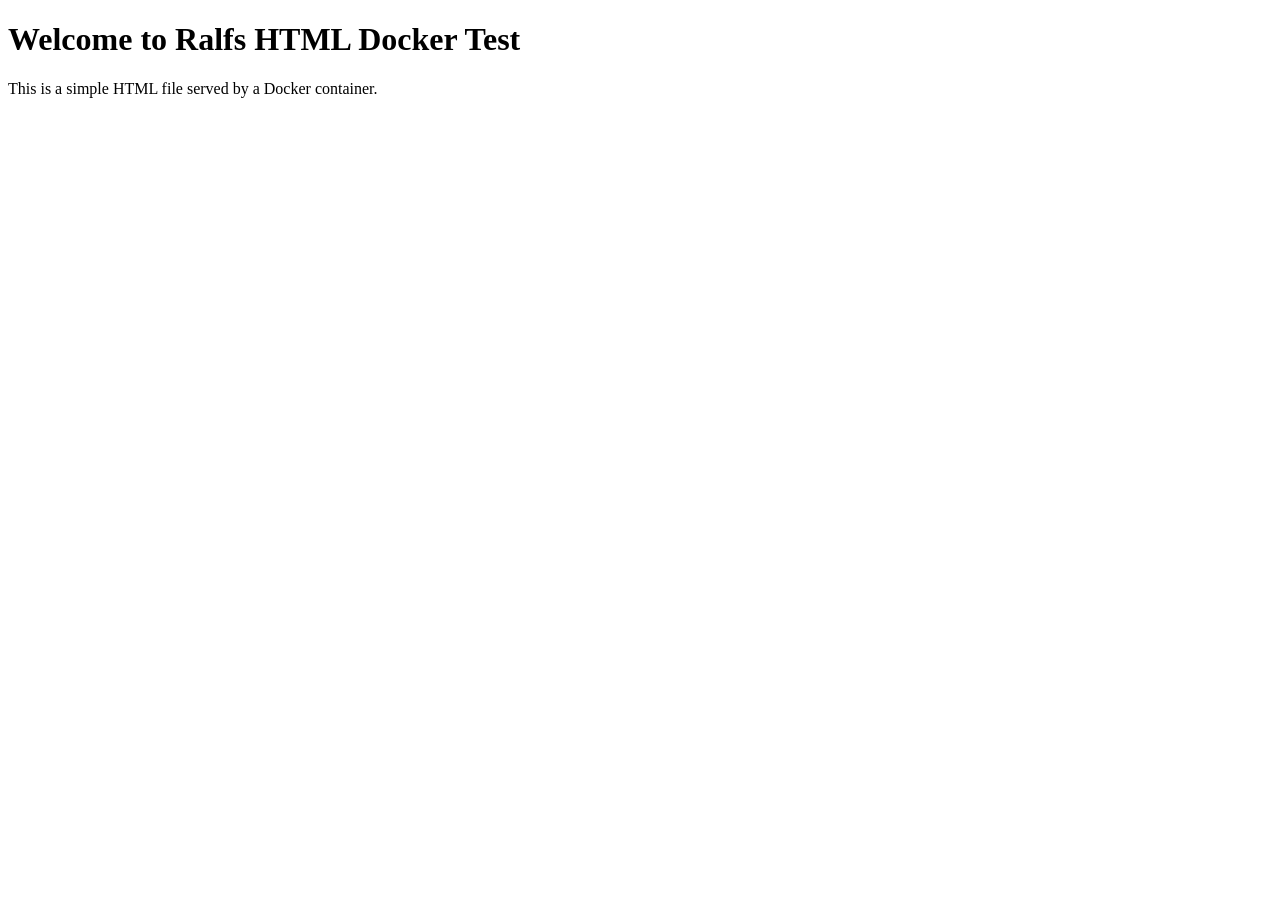
==== src/index.html @ 46c90ff1 "init" ====
<!DOCTYPE html>
<html lang="en">
<head>
    <meta charset="UTF-8">
    <meta name="viewport" content="width=device-width, initial-scale=1.0">
    <title>Ralfs HTML Docker Test</title>
</head>
<body>
    <h1>Welcome to Ralfs HTML Docker Test</h1>
    <p>This is a simple HTML file served by a Docker container.</p>
    
</body>
</html>
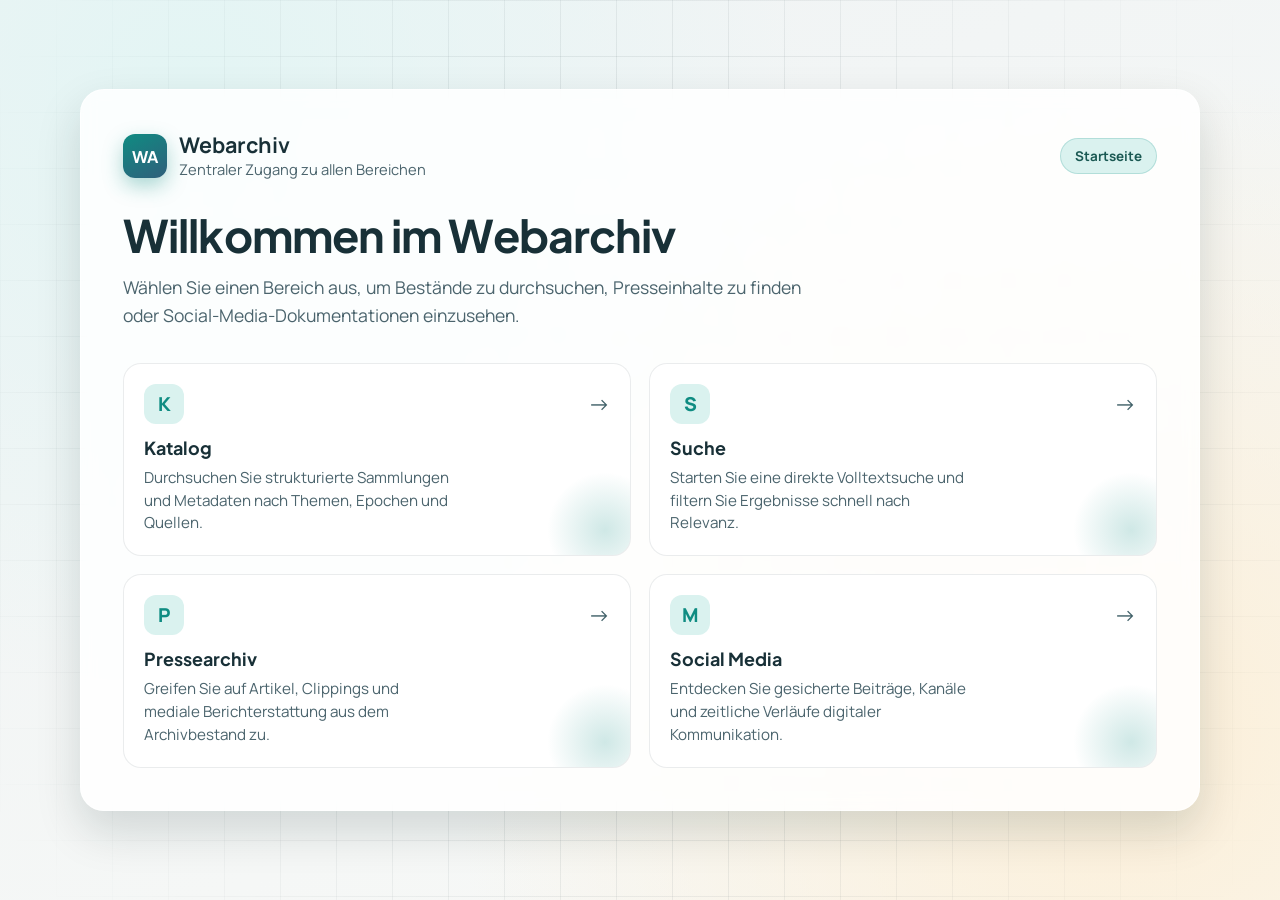
==== commit 632a70b2: "init" ====
--- a/src/index.html
+++ b/src/index.html
@@ -1,13 +1,69 @@
 <!DOCTYPE html>
-<html lang="en">
+<html lang="de">
 <head>
     <meta charset="UTF-8">
     <meta name="viewport" content="width=device-width, initial-scale=1.0">
-    <title>Ralfs HTML Docker Test</title>
+    <title>Webarchiv - Startseite</title>
+    <link rel="preconnect" href="https://fonts.googleapis.com">
+    <link rel="preconnect" href="https://fonts.gstatic.com" crossorigin>
+    <link href="https://fonts.googleapis.com/css2?family=Manrope:wght@400;600;700;800&family=Plus+Jakarta+Sans:wght@500;700&display=swap" rel="stylesheet">
+    <link rel="stylesheet" href="style.css">
 </head>
 <body>
-    <h1>Welcome to Ralfs HTML Docker Test</h1>
-    <p>This is a simple HTML file served by a Docker container.</p>
-    
+    <main class="shell">
+        <header class="topbar">
+            <div class="brand">
+                <div class="brand-mark" aria-hidden="true">WA</div>
+                <div class="brand-text">
+                    <strong>Webarchiv</strong>
+                    <span>Zentraler Zugang zu allen Bereichen</span>
+                </div>
+            </div>
+            <div class="status-chip">Startseite</div>
+        </header>
+
+        <section class="hero" aria-label="Einleitung">
+            <h1>Willkommen im Webarchiv</h1>
+            <p>Wählen Sie einen Bereich aus, um Bestände zu durchsuchen, Presseinhalte zu finden oder Social-Media-Dokumentationen einzusehen.</p>
+        </section>
+
+        <section class="tiles" aria-label="Navigation">
+            <a class="tile" href="katalog.html" aria-label="Zum Katalog wechseln">
+                <div class="tile-header">
+                    <div class="icon" aria-hidden="true">K</div>
+                    <span class="arrow" aria-hidden="true">&rarr;</span>
+                </div>
+                <h2>Katalog</h2>
+                <p>Durchsuchen Sie strukturierte Sammlungen und Metadaten nach Themen, Epochen und Quellen.</p>
+            </a>
+
+            <a class="tile" href="suche.html" aria-label="Zur Suche wechseln">
+                <div class="tile-header">
+                    <div class="icon" aria-hidden="true">S</div>
+                    <span class="arrow" aria-hidden="true">&rarr;</span>
+                </div>
+                <h2>Suche</h2>
+                <p>Starten Sie eine direkte Volltextsuche und filtern Sie Ergebnisse schnell nach Relevanz.</p>
+            </a>
+
+            <a class="tile" href="pressearchiv.html" aria-label="Zum Pressearchiv wechseln">
+                <div class="tile-header">
+                    <div class="icon" aria-hidden="true">P</div>
+                    <span class="arrow" aria-hidden="true">&rarr;</span>
+                </div>
+                <h2>Pressearchiv</h2>
+                <p>Greifen Sie auf Artikel, Clippings und mediale Berichterstattung aus dem Archivbestand zu.</p>
+            </a>
+
+            <a class="tile" href="social-media.html" aria-label="Zum Social-Media-Bereich wechseln">
+                <div class="tile-header">
+                    <div class="icon" aria-hidden="true">M</div>
+                    <span class="arrow" aria-hidden="true">&rarr;</span>
+                </div>
+                <h2>Social Media</h2>
+                <p>Entdecken Sie gesicherte Beiträge, Kanäle und zeitliche Verläufe digitaler Kommunikation.</p>
+            </a>
+        </section>
+    </main>
 </body>
 </html>
--- a/src/style.css
+++ b/src/style.css
@@ -0,0 +1,297 @@
+:root {
+    --bg-main: #f4f6f7;
+    --bg-panel: rgba(255, 255, 255, 0.85);
+    --text-main: #183037;
+    --text-muted: #4b646d;
+    --accent: #0f8c82;
+    --accent-soft: #daf2ef;
+    --line: rgba(24, 48, 55, 0.1);
+    --shadow: 0 20px 45px rgba(8, 32, 36, 0.15);
+    --radius: 24px;
+}
+
+* {
+    box-sizing: border-box;
+}
+
+body {
+    margin: 0;
+    min-height: 100vh;
+    font-family: "Manrope", sans-serif;
+    color: var(--text-main);
+    background:
+        radial-gradient(circle at 15% 10%, #e3f5f4 0%, rgba(227, 245, 244, 0) 45%),
+        radial-gradient(circle at 88% 82%, #fcefd8 0%, rgba(252, 239, 216, 0) 50%),
+        linear-gradient(155deg, #eff3f4 0%, #f8f9f7 100%);
+    display: grid;
+    place-items: center;
+    padding: 28px;
+    overflow-x: hidden;
+}
+
+body::before {
+    content: "";
+    position: fixed;
+    inset: 0;
+    background-image: linear-gradient(var(--line) 1px, transparent 1px), linear-gradient(90deg, var(--line) 1px, transparent 1px);
+    background-size: 56px 56px;
+    mask-image: radial-gradient(circle at center, black 35%, transparent 95%);
+    pointer-events: none;
+    z-index: -1;
+}
+
+.shell {
+    width: min(1120px, 100%);
+    background: var(--bg-panel);
+    backdrop-filter: blur(8px);
+    border: 1px solid rgba(255, 255, 255, 0.7);
+    border-radius: var(--radius);
+    box-shadow: var(--shadow);
+    padding: clamp(24px, 4vw, 42px);
+    animation: riseIn 0.75s ease-out both;
+}
+
+.topbar {
+    display: flex;
+    justify-content: space-between;
+    align-items: center;
+    gap: 16px;
+    margin-bottom: 30px;
+}
+
+.brand {
+    display: flex;
+    align-items: center;
+    gap: 12px;
+}
+
+.brand-mark {
+    width: 44px;
+    height: 44px;
+    border-radius: 12px;
+    display: grid;
+    place-items: center;
+    font-family: "Plus Jakarta Sans", sans-serif;
+    font-weight: 700;
+    color: #ffffff;
+    background: linear-gradient(150deg, #0f8c82 0%, #2f5f7b 100%);
+    box-shadow: 0 8px 20px rgba(15, 140, 130, 0.35);
+}
+
+.brand-text strong {
+    display: block;
+    font-size: clamp(1.05rem, 2vw, 1.35rem);
+    line-height: 1.2;
+}
+
+.brand-text span {
+    color: var(--text-muted);
+    font-size: 0.92rem;
+}
+
+.status-chip {
+    padding: 8px 14px;
+    border-radius: 999px;
+    font-size: 0.84rem;
+    font-weight: 700;
+    color: #1a5953;
+    background: var(--accent-soft);
+    border: 1px solid rgba(15, 140, 130, 0.2);
+}
+
+.hero {
+    margin-bottom: clamp(22px, 3vw, 34px);
+    max-width: 700px;
+}
+
+.hero h1 {
+    font-family: "Plus Jakarta Sans", sans-serif;
+    margin: 0 0 12px;
+    font-size: clamp(1.7rem, 4vw, 2.8rem);
+    line-height: 1.12;
+    letter-spacing: -0.02em;
+}
+
+.hero p {
+    margin: 0;
+    color: var(--text-muted);
+    font-size: clamp(1rem, 1.8vw, 1.1rem);
+    line-height: 1.6;
+}
+
+.tiles {
+    display: grid;
+    grid-template-columns: repeat(2, minmax(220px, 1fr));
+    gap: 18px;
+}
+
+.tile {
+    position: relative;
+    text-decoration: none;
+    color: inherit;
+    border-radius: 18px;
+    border: 1px solid rgba(24, 48, 55, 0.09);
+    background: #ffffff;
+    padding: 20px;
+    transition: transform 0.22s ease, box-shadow 0.22s ease, border-color 0.22s ease;
+    overflow: hidden;
+    animation: staggerIn 0.6s ease both;
+}
+
+.tile:nth-child(1) {
+    animation-delay: 0.08s;
+}
+
+.tile:nth-child(2) {
+    animation-delay: 0.16s;
+}
+
+.tile:nth-child(3) {
+    animation-delay: 0.24s;
+}
+
+.tile:nth-child(4) {
+    animation-delay: 0.32s;
+}
+
+.tile:hover,
+.tile:focus-visible {
+    transform: translateY(-5px);
+    box-shadow: 0 18px 32px rgba(16, 52, 57, 0.16);
+    border-color: rgba(15, 140, 130, 0.35);
+}
+
+.tile:focus-visible {
+    outline: 3px solid rgba(15, 140, 130, 0.45);
+    outline-offset: 1px;
+}
+
+.tile::after {
+    content: "";
+    position: absolute;
+    inset: auto -35px -35px auto;
+    width: 120px;
+    height: 120px;
+    border-radius: 50%;
+    background: radial-gradient(circle, rgba(15, 140, 130, 0.2) 0%, rgba(15, 140, 130, 0) 68%);
+}
+
+.tile-header {
+    display: flex;
+    align-items: center;
+    justify-content: space-between;
+    margin-bottom: 12px;
+}
+
+.icon {
+    width: 40px;
+    height: 40px;
+    border-radius: 12px;
+    display: grid;
+    place-items: center;
+    color: var(--accent);
+    background: var(--accent-soft);
+    font-size: 1.2rem;
+    font-weight: 800;
+}
+
+.arrow {
+    font-size: 1.4rem;
+    line-height: 1;
+    color: #3f5f67;
+}
+
+.tile h2 {
+    margin: 0 0 8px;
+    font-size: 1.12rem;
+    font-family: "Plus Jakarta Sans", sans-serif;
+}
+
+.tile p {
+    margin: 0;
+    font-size: 0.95rem;
+    line-height: 1.5;
+    color: var(--text-muted);
+    max-width: 34ch;
+}
+
+@keyframes riseIn {
+    from {
+        opacity: 0;
+        transform: translateY(14px);
+    }
+    to {
+        opacity: 1;
+        transform: translateY(0);
+    }
+}
+
+@keyframes staggerIn {
+    from {
+        opacity: 0;
+        transform: translateY(12px);
+    }
+    to {
+        opacity: 1;
+        transform: translateY(0);
+    }
+}
+
+@media (max-width: 860px) {
+    .tiles {
+        grid-template-columns: 1fr;
+    }
+
+    .topbar {
+        flex-wrap: wrap;
+        margin-bottom: 24px;
+    }
+
+    .status-chip {
+        margin-left: 56px;
+    }
+}
+
+@media (max-width: 520px) {
+    body {
+        padding: 16px;
+    }
+
+    .shell {
+        border-radius: 18px;
+    }
+
+    .status-chip {
+        margin-left: 0;
+    }
+}
+
+body.subpage {
+    padding: 24px;
+    background: linear-gradient(140deg, #f2f6f7 0%, #e8f3f1 100%);
+}
+
+body.subpage::before {
+    display: none;
+}
+
+body.subpage main {
+    width: min(700px, 100%);
+    background: #ffffff;
+    border-radius: 18px;
+    border: 1px solid rgba(27, 52, 60, 0.1);
+    box-shadow: 0 16px 28px rgba(20, 45, 52, 0.12);
+    padding: 28px;
+}
+
+body.subpage h1 {
+    margin-top: 0;
+}
+
+body.subpage a {
+    display: inline-block;
+    margin-top: 14px;
+    color: #0f8c82;
+    text-decoration: none;
+    font-weight: 700;
+}
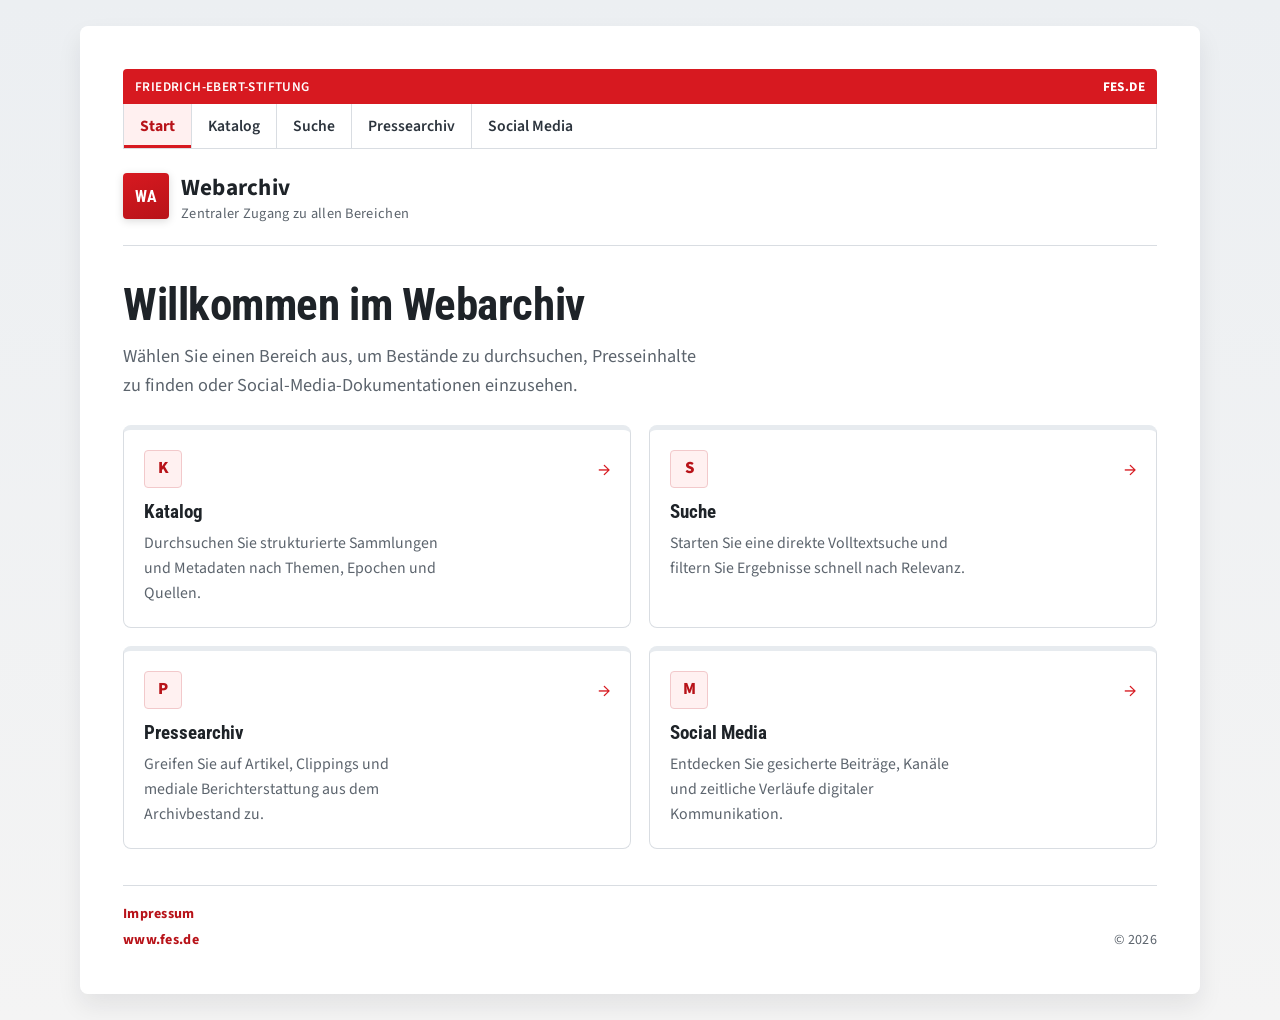
==== commit 68b88473: "several changes" ====
--- a/src/index.html
+++ b/src/index.html
@@ -6,11 +6,25 @@
     <title>Webarchiv - Startseite</title>
     <link rel="preconnect" href="https://fonts.googleapis.com">
     <link rel="preconnect" href="https://fonts.gstatic.com" crossorigin>
-    <link href="https://fonts.googleapis.com/css2?family=Manrope:wght@400;600;700;800&family=Plus+Jakarta+Sans:wght@500;700&display=swap" rel="stylesheet">
+    <link href="https://fonts.googleapis.com/css2?family=Roboto+Condensed:wght@500;700&family=Source+Sans+3:wght@400;600;700&display=swap" rel="stylesheet">
     <link rel="stylesheet" href="style.css">
 </head>
 <body>
     <main class="shell">
+        <header class="site-head" aria-label="Kopfbereich">
+            <div class="service-strip">
+                <span>Friedrich-Ebert-Stiftung</span>
+                <a href="https://www.fes.de" target="_blank" rel="noopener noreferrer">fes.de</a>
+            </div>
+            <nav class="section-nav" aria-label="Hauptbereiche">
+                <a class="is-active" href="index.html" aria-current="page">Start</a>
+                <a href="katalog.html">Katalog</a>
+                <a href="suche.html">Suche</a>
+                <a href="pressearchiv.html">Pressearchiv</a>
+                <a href="social-media.html">Social Media</a>
+            </nav>
+        </header>
+
         <header class="topbar">
             <div class="brand">
                 <div class="brand-mark" aria-hidden="true">WA</div>
@@ -19,7 +33,6 @@
                     <span>Zentraler Zugang zu allen Bereichen</span>
                 </div>
             </div>
-            <div class="status-chip">Startseite</div>
         </header>
 
         <section class="hero" aria-label="Einleitung">
@@ -64,6 +77,20 @@
                 <p>Entdecken Sie gesicherte Beiträge, Kanäle und zeitliche Verläufe digitaler Kommunikation.</p>
             </a>
         </section>
+
+        <footer class="site-footer" aria-label="Seitenfuss">
+            <div class="footer-links">
+                <a href="https://www.fes.de/impressum" target="_blank" rel="noopener noreferrer">Impressum</a>
+                <a href="https://www.fes.de" target="_blank" rel="noopener noreferrer">www.fes.de</a>
+            </div>
+            <span>&copy; <span class="current-year"></span></span>
+        </footer>
     </main>
+
+    <script>
+        document.querySelectorAll('.current-year').forEach((yearElement) => {
+            yearElement.textContent = new Date().getFullYear();
+        });
+    </script>
 </body>
 </html>
--- a/src/style.css
+++ b/src/style.css
@@ -1,13 +1,18 @@
 :root {
-    --bg-main: #f4f6f7;
-    --bg-panel: rgba(255, 255, 255, 0.85);
-    --text-main: #183037;
-    --text-muted: #4b646d;
-    --accent: #0f8c82;
-    --accent-soft: #daf2ef;
-    --line: rgba(24, 48, 55, 0.1);
-    --shadow: 0 20px 45px rgba(8, 32, 36, 0.15);
-    --radius: 24px;
+    --fes-red: #d71920;
+    --fes-red-dark: #b81319;
+    --bg-main: #f4f4f4;
+    --bg-panel: #ffffff;
+    --text-main: #1e2328;
+    --text-muted: #5c646d;
+    --line: #d9dde2;
+    --radius: 8px;
+    --shadow: 0 12px 24px rgba(20, 26, 33, 0.08);
+    --space-xs: 8px;
+    --space-sm: 12px;
+    --space-md: 18px;
+    --space-lg: 26px;
+    --space-xl: 34px;
 }
 
 * {
@@ -17,33 +22,18 @@
 body {
     margin: 0;
     min-height: 100vh;
-    font-family: "Manrope", sans-serif;
+    font-family: "Source Sans 3", "Helvetica Neue", Arial, sans-serif;
     color: var(--text-main);
-    background:
-        radial-gradient(circle at 15% 10%, #e3f5f4 0%, rgba(227, 245, 244, 0) 45%),
-        radial-gradient(circle at 88% 82%, #fcefd8 0%, rgba(252, 239, 216, 0) 50%),
-        linear-gradient(155deg, #eff3f4 0%, #f8f9f7 100%);
+    background: linear-gradient(180deg, #eceff2 0%, var(--bg-main) 100%);
     display: grid;
     place-items: center;
-    padding: 28px;
-    overflow-x: hidden;
-}
-
-body::before {
-    content: "";
-    position: fixed;
-    inset: 0;
-    background-image: linear-gradient(var(--line) 1px, transparent 1px), linear-gradient(90deg, var(--line) 1px, transparent 1px);
-    background-size: 56px 56px;
-    mask-image: radial-gradient(circle at center, black 35%, transparent 95%);
-    pointer-events: none;
-    z-index: -1;
+    padding: 26px;
+    line-height: 1.45;
 }
 
 .shell {
     width: min(1120px, 100%);
     background: var(--bg-panel);
-    backdrop-filter: blur(8px);
     border: 1px solid rgba(255, 255, 255, 0.7);
     border-radius: var(--radius);
     box-shadow: var(--shadow);
@@ -51,129 +41,202 @@
     animation: riseIn 0.75s ease-out both;
 }
 
+.site-head {
+    margin-bottom: 24px;
+}
+
+.service-strip {
+    display: flex;
+    align-items: center;
+    justify-content: space-between;
+    gap: var(--space-sm);
+    padding: 8px 12px;
+    border-radius: 4px 4px 0 0;
+    background: var(--fes-red);
+    color: #ffffff;
+    font-size: 0.83rem;
+    font-weight: 600;
+    letter-spacing: 0.03em;
+    text-transform: uppercase;
+}
+
+.service-strip a {
+    color: #ffffff;
+    text-decoration: none;
+    font-weight: 700;
+}
+
+.service-strip a:hover,
+.service-strip a:focus-visible {
+    text-decoration: underline;
+}
+
+.section-nav {
+    display: flex;
+    flex-wrap: wrap;
+    gap: 0;
+    border: 1px solid var(--line);
+    border-top: 0;
+    background: #ffffff;
+}
+
+.section-nav a {
+    display: inline-flex;
+    align-items: center;
+    justify-content: center;
+    min-height: 44px;
+    padding: 8px 16px;
+    border-right: 1px solid var(--line);
+    color: #2c343d;
+    text-decoration: none;
+    font-size: 0.98rem;
+    font-weight: 600;
+    transition: background-color 0.2s ease, color 0.2s ease;
+}
+
+.section-nav a:last-child {
+    border-right: 0;
+}
+
+.section-nav a:hover,
+.section-nav a:focus-visible {
+    background: #fff4f4;
+    color: var(--fes-red-dark);
+}
+
+.section-nav a.is-active {
+    position: relative;
+    background: #fff0f0;
+    color: var(--fes-red-dark);
+    font-weight: 700;
+}
+
+.section-nav a.is-active::after {
+    content: "";
+    position: absolute;
+    left: 0;
+    right: 0;
+    bottom: 0;
+    height: 3px;
+    background: var(--fes-red);
+}
+
 .topbar {
     display: flex;
-    justify-content: space-between;
-    align-items: center;
-    gap: 16px;
-    margin-bottom: 30px;
+    justify-content: flex-start;
+    align-items: flex-start;
+    gap: var(--space-md);
+    margin-top: 14px;
+    padding-bottom: 20px;
+    border-bottom: 1px solid var(--line);
 }
 
 .brand {
-    display: flex;
-    align-items: center;
+    display: inline-flex;
+    align-items: flex-start;
     gap: 12px;
 }
 
 .brand-mark {
-    width: 44px;
-    height: 44px;
-    border-radius: 12px;
+    width: 46px;
+    height: 46px;
+    flex: 0 0 46px;
+    border-radius: 4px;
     display: grid;
     place-items: center;
-    font-family: "Plus Jakarta Sans", sans-serif;
+    font-family: "Roboto Condensed", "Arial Narrow", sans-serif;
     font-weight: 700;
+    letter-spacing: 0.02em;
     color: #ffffff;
-    background: linear-gradient(150deg, #0f8c82 0%, #2f5f7b 100%);
-    box-shadow: 0 8px 20px rgba(15, 140, 130, 0.35);
+    background: linear-gradient(160deg, var(--fes-red), var(--fes-red-dark));
+    box-shadow: 0 2px 8px rgba(0, 0, 0, 0.15);
+}
+
+.brand-text {
+    padding-top: 1px;
 }
 
 .brand-text strong {
     display: block;
-    font-size: clamp(1.05rem, 2vw, 1.35rem);
+    font-size: clamp(1.1rem, 2.2vw, 1.45rem);
     line-height: 1.2;
+    letter-spacing: 0.01em;
 }
 
 .brand-text span {
     color: var(--text-muted);
-    font-size: 0.92rem;
-}
-
-.status-chip {
-    padding: 8px 14px;
-    border-radius: 999px;
-    font-size: 0.84rem;
-    font-weight: 700;
-    color: #1a5953;
-    background: var(--accent-soft);
-    border: 1px solid rgba(15, 140, 130, 0.2);
+    font-size: 0.9rem;
+    letter-spacing: 0.02em;
 }
 
 .hero {
-    margin-bottom: clamp(22px, 3vw, 34px);
-    max-width: 700px;
+    margin-top: clamp(20px, 3vw, 34px);
+    max-width: 780px;
 }
 
 .hero h1 {
-    font-family: "Plus Jakarta Sans", sans-serif;
     margin: 0 0 12px;
-    font-size: clamp(1.7rem, 4vw, 2.8rem);
-    line-height: 1.12;
-    letter-spacing: -0.02em;
+    font-family: "Roboto Condensed", "Arial Narrow", sans-serif;
+    font-size: clamp(1.8rem, 4.2vw, 2.8rem);
+    line-height: 1.1;
+    letter-spacing: -0.01em;
 }
 
 .hero p {
     margin: 0;
     color: var(--text-muted);
-    font-size: clamp(1rem, 1.8vw, 1.1rem);
-    line-height: 1.6;
+    font-size: clamp(1.03rem, 1.7vw, 1.14rem);
+    line-height: 1.62;
+    max-width: 64ch;
 }
 
 .tiles {
     display: grid;
     grid-template-columns: repeat(2, minmax(220px, 1fr));
     gap: 18px;
+    margin-top: 24px;
 }
 
 .tile {
     position: relative;
     text-decoration: none;
     color: inherit;
-    border-radius: 18px;
-    border: 1px solid rgba(24, 48, 55, 0.09);
+    border-radius: var(--radius);
+    border: 1px solid var(--line);
+    border-top: 5px solid #e7ebef;
     background: #ffffff;
     padding: 20px;
-    transition: transform 0.22s ease, box-shadow 0.22s ease, border-color 0.22s ease;
-    overflow: hidden;
-    animation: staggerIn 0.6s ease both;
+    transition: border-color 0.2s ease, box-shadow 0.2s ease, transform 0.2s ease;
+    animation: staggerIn 0.5s ease both;
 }
 
 .tile:nth-child(1) {
-    animation-delay: 0.08s;
+    animation-delay: 0.06s;
 }
 
 .tile:nth-child(2) {
-    animation-delay: 0.16s;
+    animation-delay: 0.12s;
 }
 
 .tile:nth-child(3) {
+    animation-delay: 0.18s;
+}
+
+.tile:nth-child(4) {
     animation-delay: 0.24s;
-}
-
-.tile:nth-child(4) {
-    animation-delay: 0.32s;
 }
 
 .tile:hover,
 .tile:focus-visible {
-    transform: translateY(-5px);
-    box-shadow: 0 18px 32px rgba(16, 52, 57, 0.16);
-    border-color: rgba(15, 140, 130, 0.35);
+    transform: translateY(-3px);
+    border-color: #cfd5dc;
+    border-top-color: var(--fes-red);
+    box-shadow: 0 10px 24px rgba(17, 23, 31, 0.12);
 }
 
 .tile:focus-visible {
-    outline: 3px solid rgba(15, 140, 130, 0.45);
+    outline: 3px solid rgba(215, 25, 32, 0.25);
     outline-offset: 1px;
-}
-
-.tile::after {
-    content: "";
-    position: absolute;
-    inset: auto -35px -35px auto;
-    width: 120px;
-    height: 120px;
-    border-radius: 50%;
-    background: radial-gradient(circle, rgba(15, 140, 130, 0.2) 0%, rgba(15, 140, 130, 0) 68%);
 }
 
 .tile-header {
@@ -184,35 +247,147 @@
 }
 
 .icon {
-    width: 40px;
-    height: 40px;
-    border-radius: 12px;
+    width: 38px;
+    height: 38px;
+    border-radius: 4px;
     display: grid;
     place-items: center;
-    color: var(--accent);
-    background: var(--accent-soft);
-    font-size: 1.2rem;
+    color: var(--fes-red-dark);
+    background: #fff1f1;
+    border: 1px solid #f2c9cb;
+    font-size: 1.06rem;
     font-weight: 800;
 }
 
 .arrow {
-    font-size: 1.4rem;
+    font-size: 1.25rem;
     line-height: 1;
-    color: #3f5f67;
+    color: var(--fes-red);
 }
 
 .tile h2 {
     margin: 0 0 8px;
-    font-size: 1.12rem;
-    font-family: "Plus Jakarta Sans", sans-serif;
+    font-size: 1.2rem;
+    line-height: 1.2;
+    font-family: "Roboto Condensed", "Arial Narrow", sans-serif;
 }
 
 .tile p {
     margin: 0;
-    font-size: 0.95rem;
-    line-height: 1.5;
+    font-size: 0.99rem;
+    line-height: 1.6;
     color: var(--text-muted);
-    max-width: 34ch;
+    max-width: 37ch;
+}
+
+.site-footer {
+    margin-top: clamp(24px, 3vw, 36px);
+    padding-top: 18px;
+    border-top: 1px solid var(--line);
+    display: flex;
+    align-items: flex-end;
+    justify-content: space-between;
+    gap: 12px 18px;
+    color: var(--text-muted);
+    font-size: 0.88rem;
+    letter-spacing: 0.02em;
+}
+
+.footer-links {
+    display: flex;
+    flex-direction: column;
+    align-items: flex-start;
+    gap: 6px;
+}
+
+.site-footer > span {
+    margin-left: auto;
+    white-space: nowrap;
+}
+
+.site-footer a {
+    color: var(--fes-red-dark);
+    text-decoration: none;
+    font-weight: 700;
+}
+
+.site-footer a:hover,
+.site-footer a:focus-visible {
+    color: var(--fes-red);
+    text-decoration: underline;
+}
+
+body.subpage {
+    padding: 24px;
+    background: linear-gradient(180deg, #eceff2 0%, var(--bg-main) 100%);
+}
+
+body.subpage main {
+    width: min(760px, 100%);
+    background: #ffffff;
+    border-radius: var(--radius);
+    border: 1px solid var(--line);
+    border-top: 6px solid var(--fes-red);
+    box-shadow: var(--shadow);
+    padding: 32px;
+    animation: riseIn 0.5s ease-out both;
+}
+
+body.subpage .site-head {
+    margin-bottom: 26px;
+}
+
+body.suche-page .topbar {
+    margin-bottom: 0;
+    padding-bottom: 12px;
+    border-bottom: 1px solid var(--line);
+}
+
+body.suche-page .site-head {
+    display: flex;
+    justify-content: flex-end;
+    margin-top: 0;
+    margin-bottom: 0;
+}
+
+body.suche-page .site-head .section-nav {
+    width: fit-content;
+    margin-left: auto;
+}
+
+body.suche-page .site-head .section-nav a {
+    font-size: 10px;
+    min-height: 40px;
+    padding: 7px 14px;
+}
+
+body.subpage h1 {
+    margin-top: 0;
+    margin-bottom: 14px;
+    font-size: clamp(1.55rem, 3.2vw, 2.2rem);
+    line-height: 1.12;
+    font-family: "Roboto Condensed", "Arial Narrow", sans-serif;
+}
+
+body.subpage p {
+    color: var(--text-muted);
+    line-height: 1.62;
+    font-size: 1.04rem;
+}
+
+body.subpage .back-link {
+    display: inline-block;
+    margin-top: 18px;
+    color: var(--fes-red-dark);
+    text-decoration: none;
+    font-weight: 700;
+    letter-spacing: 0.02em;
+}
+
+body.subpage .back-link:hover,
+body.subpage .back-link:focus-visible {
+    color: var(--fes-red);
+    text-decoration: underline;
 }
 
 @keyframes riseIn {
@@ -244,54 +419,77 @@
 
     .topbar {
         flex-wrap: wrap;
-        margin-bottom: 24px;
-    }
-
-    .status-chip {
-        margin-left: 56px;
+    }
+
+    .section-nav a {
+        flex: 1 1 50%;
+        border-bottom: 1px solid var(--line);
+    }
+
+    .section-nav a:nth-child(even) {
+        border-right: 0;
+    }
+
+    .section-nav a:nth-last-child(-n + 2) {
+        border-bottom: 0;
+    }
+
+    .hero h1 {
+        font-size: clamp(1.7rem, 6vw, 2.3rem);
     }
 }
 
 @media (max-width: 520px) {
     body {
-        padding: 16px;
+        padding: 14px;
     }
 
     .shell {
-        border-radius: 18px;
-    }
-
-    .status-chip {
-        margin-left: 0;
-    }
-}
-
-body.subpage {
-    padding: 24px;
-    background: linear-gradient(140deg, #f2f6f7 0%, #e8f3f1 100%);
-}
-
-body.subpage::before {
-    display: none;
-}
-
-body.subpage main {
-    width: min(700px, 100%);
-    background: #ffffff;
-    border-radius: 18px;
-    border: 1px solid rgba(27, 52, 60, 0.1);
-    box-shadow: 0 16px 28px rgba(20, 45, 52, 0.12);
-    padding: 28px;
-}
-
-body.subpage h1 {
-    margin-top: 0;
-}
-
-body.subpage a {
-    display: inline-block;
-    margin-top: 14px;
-    color: #0f8c82;
-    text-decoration: none;
-    font-weight: 700;
-}
+        border-radius: 6px;
+        padding: 18px;
+    }
+
+    .site-head {
+        margin-bottom: 18px;
+    }
+
+    .service-strip {
+        padding: 7px 10px;
+        font-size: 0.78rem;
+    }
+
+    .section-nav a {
+        flex-basis: 100%;
+        border-right: 0;
+        border-bottom: 1px solid var(--line);
+    }
+
+    .section-nav a:last-child {
+        border-bottom: 0;
+    }
+
+    .topbar {
+        flex-wrap: wrap;
+        margin-bottom: 24px;
+    }
+
+    body.subpage {
+        padding: 14px;
+    }
+
+    body.subpage main {
+        padding: 20px;
+    }
+
+    body.suche-page .site-head .section-nav {
+        width: 100%;
+    }
+
+    body.suche-page .site-head .section-nav a {
+        font-size: 10px;
+    }
+
+    .site-footer {
+        align-items: flex-start;
+    }
+}
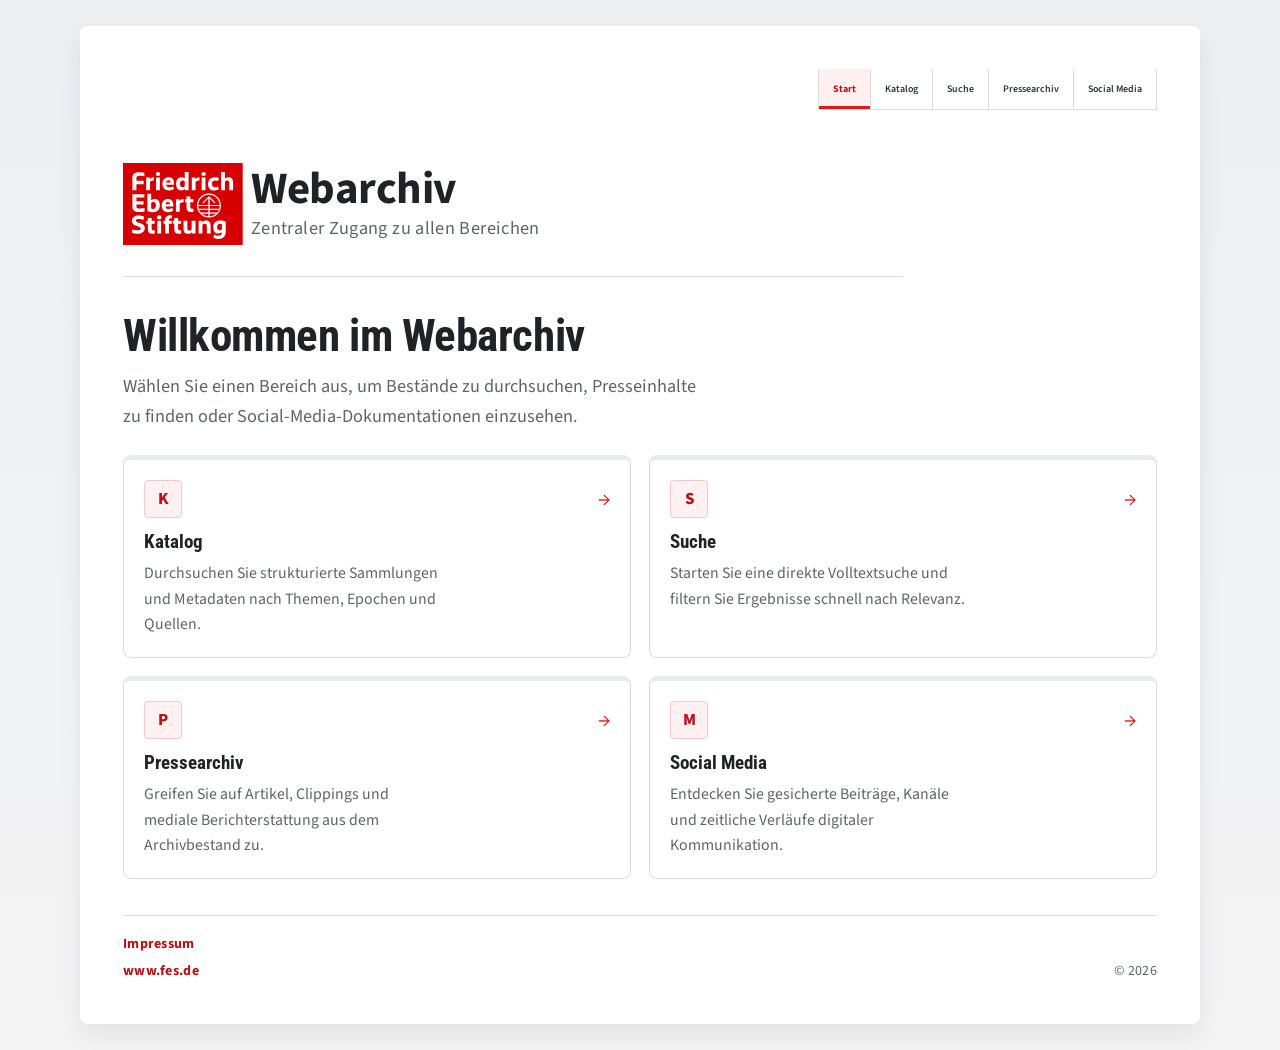
==== commit fcec8798: "major layout changes" ====
--- a/src/index.html
+++ b/src/index.html
@@ -9,13 +9,9 @@
     <link href="https://fonts.googleapis.com/css2?family=Roboto+Condensed:wght@500;700&family=Source+Sans+3:wght@400;600;700&display=swap" rel="stylesheet">
     <link rel="stylesheet" href="style.css">
 </head>
-<body>
+<body class="index-page">
     <main class="shell">
         <header class="site-head" aria-label="Kopfbereich">
-            <div class="service-strip">
-                <span>Friedrich-Ebert-Stiftung</span>
-                <a href="https://www.fes.de" target="_blank" rel="noopener noreferrer">fes.de</a>
-            </div>
             <nav class="section-nav" aria-label="Hauptbereiche">
                 <a class="is-active" href="index.html" aria-current="page">Start</a>
                 <a href="katalog.html">Katalog</a>
@@ -27,7 +23,7 @@
 
         <header class="topbar">
             <div class="brand">
-                <div class="brand-mark" aria-hidden="true">WA</div>
+                <img class="brand-logo" src="assets/logo-fes.svg" alt="FES Logo" width="60" height="60">
                 <div class="brand-text">
                     <strong>Webarchiv</strong>
                     <span>Zentraler Zugang zu allen Bereichen</span>
--- a/src/style.css
+++ b/src/style.css
@@ -152,6 +152,15 @@
     box-shadow: 0 2px 8px rgba(0, 0, 0, 0.15);
 }
 
+.brand-logo {
+    width: 46px;
+    height: 46px;
+    flex: 0 0 46px;
+    display: block;
+    border-radius: 4px;
+    box-shadow: none;
+}
+
 .brand-text {
     padding-top: 1px;
 }
@@ -337,25 +346,121 @@
     margin-bottom: 26px;
 }
 
-body.suche-page .topbar {
+body.index-page .topbar,
+body.suche-page .topbar,
+body.katalog-page .topbar,
+body.pressearchiv-page .topbar,
+body.social-media-page .topbar {
     margin-bottom: 0;
     padding-bottom: 12px;
     border-bottom: 1px solid var(--line);
 }
 
-body.suche-page .site-head {
+body.index-page .topbar {
+    max-width: 780px;
+    margin-top: clamp(20px, 3vw, 34px);
+}
+
+body.index-page .topbar .brand,
+body.suche-page .topbar .brand,
+body.katalog-page .topbar .brand,
+body.pressearchiv-page .topbar .brand,
+body.social-media-page .topbar .brand {
+    align-items: center;
+    gap: 8px;
+}
+
+body.index-page .topbar .brand {
+    width: 100%;
+}
+
+body.index-page .topbar .brand-logo {
+    width: 120px !important;
+    height: 120px !important;
+    max-width: 120px;
+    max-height: 120px;
+    flex: 0 0 60px;
+    object-fit: contain;
+    box-shadow: none !important;
+}
+
+
+body.suche-page .topbar .brand-logo,
+body.katalog-page .topbar .brand-logo,
+body.pressearchiv-page .topbar .brand-logo,
+body.social-media-page .topbar .brand-logo {
+    width: 70px !important;
+    height: 70px !important;
+    max-width: 70px;
+    max-height: 70px;
+    flex: 0 0 70px;
+    object-fit: contain;
+    box-shadow: none !important;
+}
+
+body.index-page .topbar .brand-text,
+body.suche-page .topbar .brand-text,
+body.katalog-page .topbar .brand-text,
+body.pressearchiv-page .topbar .brand-text,
+body.social-media-page .topbar .brand-text {
+    padding-top: 0;
+}
+
+body.index-page .topbar .brand-text strong,
+body.suche-page .topbar .brand-text strong,
+body.katalog-page .topbar .brand-text strong,
+body.pressearchiv-page .topbar .brand-text strong,
+body.social-media-page .topbar .brand-text strong {
+    font-size: clamp(1.55rem, 3vw, 1.9rem);
+    line-height: 1.05;
+}
+
+body.index-page .topbar .brand-text strong {
+    font-size: clamp(1.8rem, 4.2vw, 2.8rem);
+    line-height: 1.1;
+    letter-spacing: -0.01em;
+}
+
+body.index-page .topbar .brand-text span,
+body.suche-page .topbar .brand-text span,
+body.katalog-page .topbar .brand-text span,
+body.pressearchiv-page .topbar .brand-text span,
+body.social-media-page .topbar .brand-text span {
+    font-size: 1.08rem;
+    line-height: 1.2;
+}
+
+body.index-page .topbar .brand-text span {
+    font-size: clamp(1.03rem, 1.7vw, 1.14rem);
+    line-height: 1.62;
+    max-width: 64ch;
+}
+
+body.index-page .site-head,
+body.suche-page .site-head,
+body.katalog-page .site-head,
+body.pressearchiv-page .site-head,
+body.social-media-page .site-head {
     display: flex;
     justify-content: flex-end;
     margin-top: 0;
     margin-bottom: 0;
 }
 
-body.suche-page .site-head .section-nav {
+body.index-page .site-head .section-nav,
+body.suche-page .site-head .section-nav,
+body.katalog-page .site-head .section-nav,
+body.pressearchiv-page .site-head .section-nav,
+body.social-media-page .site-head .section-nav {
     width: fit-content;
     margin-left: auto;
 }
 
-body.suche-page .site-head .section-nav a {
+body.index-page .site-head .section-nav a,
+body.suche-page .site-head .section-nav a,
+body.katalog-page .site-head .section-nav a,
+body.pressearchiv-page .site-head .section-nav a,
+body.social-media-page .site-head .section-nav a {
     font-size: 10px;
     min-height: 40px;
     padding: 7px 14px;
@@ -367,6 +472,14 @@
     font-size: clamp(1.55rem, 3.2vw, 2.2rem);
     line-height: 1.12;
     font-family: "Roboto Condensed", "Arial Narrow", sans-serif;
+}
+
+body.index-page .hero h1,
+body.suche-page h1,
+body.katalog-page h1,
+body.pressearchiv-page h1,
+body.social-media-page h1 {
+    margin-top: 10px;
 }
 
 body.subpage p {
@@ -473,6 +586,25 @@
         margin-bottom: 24px;
     }
 
+    body.index-page .topbar,
+    body.suche-page .topbar,
+    body.katalog-page .topbar,
+    body.pressearchiv-page .topbar,
+    body.social-media-page .topbar {
+        flex-wrap: nowrap;
+        align-items: center;
+        margin-bottom: 0;
+    }
+
+    body.index-page .topbar .brand,
+    body.suche-page .topbar .brand,
+    body.katalog-page .topbar .brand,
+    body.pressearchiv-page .topbar .brand,
+    body.social-media-page .topbar .brand {
+        align-items: center;
+        gap: 8px;
+    }
+
     body.subpage {
         padding: 14px;
     }
@@ -481,11 +613,48 @@
         padding: 20px;
     }
 
-    body.suche-page .site-head .section-nav {
+    body.index-page .site-head .section-nav,
+    body.suche-page .site-head .section-nav,
+    body.katalog-page .site-head .section-nav,
+    body.pressearchiv-page .site-head .section-nav,
+    body.social-media-page .site-head .section-nav {
         width: 100%;
     }
 
-    body.suche-page .site-head .section-nav a {
+    body.index-page .topbar .brand-logo,
+    body.suche-page .topbar .brand-logo,
+    body.katalog-page .topbar .brand-logo,
+    body.pressearchiv-page .topbar .brand-logo,
+    body.social-media-page .topbar .brand-logo {
+        width: 60px !important;
+        height: 60px !important;
+        max-width: 60px;
+        max-height: 60px;
+        flex: 0 0 60px;
+        box-shadow: none !important;
+    }
+
+    body.index-page .topbar .brand-text strong,
+    body.suche-page .topbar .brand-text strong,
+    body.katalog-page .topbar .brand-text strong,
+    body.pressearchiv-page .topbar .brand-text strong,
+    body.social-media-page .topbar .brand-text strong {
+        font-size: 1.38rem;
+    }
+
+    body.index-page .topbar .brand-text span,
+    body.suche-page .topbar .brand-text span,
+    body.katalog-page .topbar .brand-text span,
+    body.pressearchiv-page .topbar .brand-text span,
+    body.social-media-page .topbar .brand-text span {
+        font-size: 0.96rem;
+    }
+
+    body.index-page .site-head .section-nav a,
+    body.suche-page .site-head .section-nav a,
+    body.katalog-page .site-head .section-nav a,
+    body.pressearchiv-page .site-head .section-nav a,
+    body.social-media-page .site-head .section-nav a {
         font-size: 10px;
     }
 
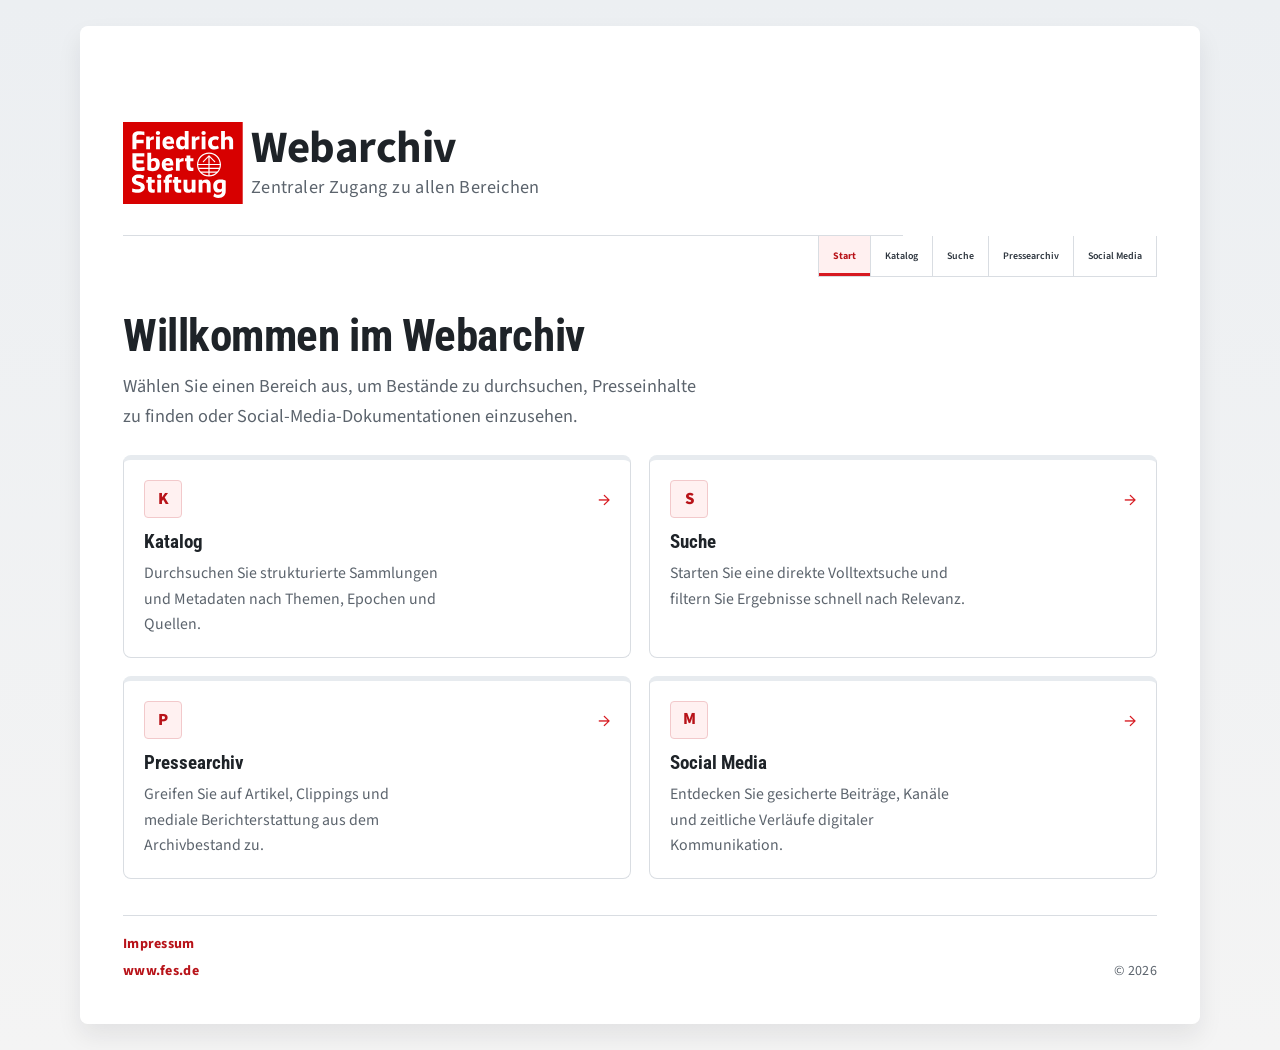
==== commit 5576ad67: "change startsite menue" ====
--- a/src/index.html
+++ b/src/index.html
@@ -11,6 +11,16 @@
 </head>
 <body class="index-page">
     <main class="shell">
+        <header class="topbar">
+            <div class="brand">
+                <img class="brand-logo" src="assets/logo-fes.svg" alt="FES Logo" width="60" height="60">
+                <div class="brand-text">
+                    <strong>Webarchiv</strong>
+                    <span>Zentraler Zugang zu allen Bereichen</span>
+                </div>
+            </div>
+        </header>
+
         <header class="site-head" aria-label="Kopfbereich">
             <nav class="section-nav" aria-label="Hauptbereiche">
                 <a class="is-active" href="index.html" aria-current="page">Start</a>
@@ -19,16 +29,6 @@
                 <a href="pressearchiv.html">Pressearchiv</a>
                 <a href="social-media.html">Social Media</a>
             </nav>
-        </header>
-
-        <header class="topbar">
-            <div class="brand">
-                <img class="brand-logo" src="assets/logo-fes.svg" alt="FES Logo" width="60" height="60">
-                <div class="brand-text">
-                    <strong>Webarchiv</strong>
-                    <span>Zentraler Zugang zu allen Bereichen</span>
-                </div>
-            </div>
         </header>
 
         <section class="hero" aria-label="Einleitung">
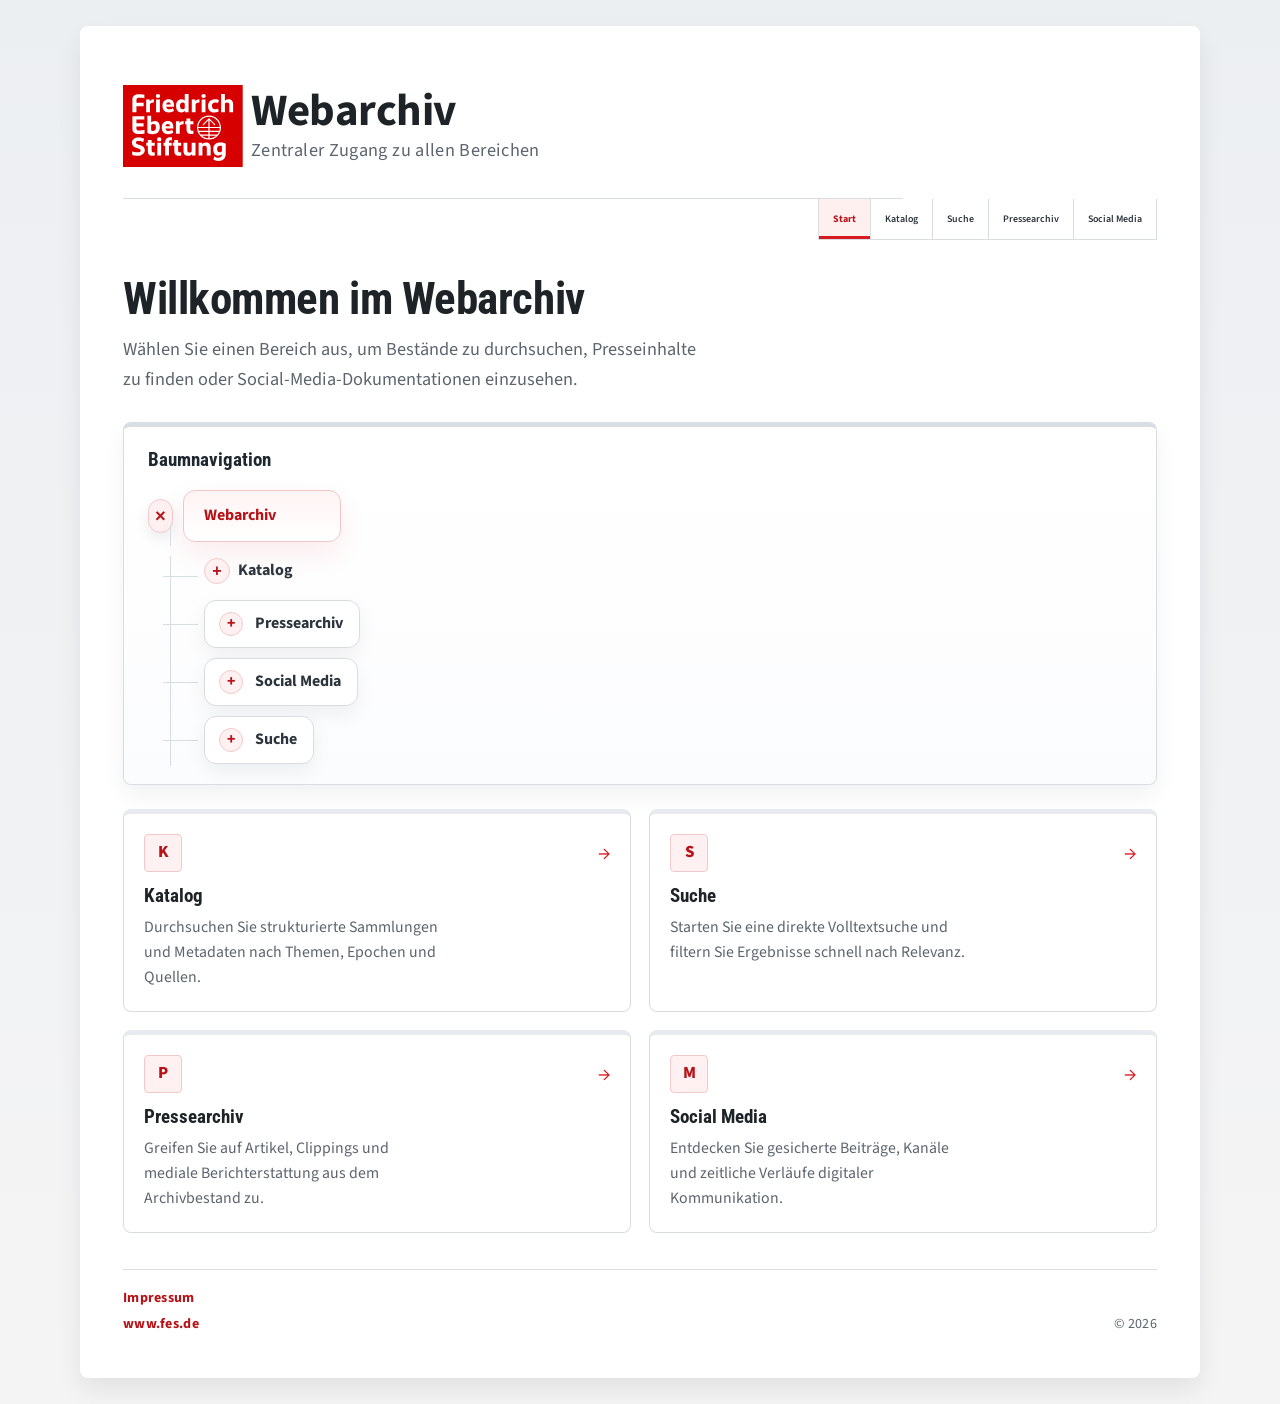
==== commit 8d902b83: "some major changes and baumnavigation" ====
--- a/src/index.html
+++ b/src/index.html
@@ -34,6 +34,36 @@
         <section class="hero" aria-label="Einleitung">
             <h1>Willkommen im Webarchiv</h1>
             <p>Wählen Sie einen Bereich aus, um Bestände zu durchsuchen, Presseinhalte zu finden oder Social-Media-Dokumentationen einzusehen.</p>
+        </section>
+
+        <section class="baumnavigation" aria-label="Baumnavigation">
+            <h2>Baumnavigation</h2>
+            <nav aria-label="Navigationsbaum Webarchiv">
+                <ul class="tree-root">
+                    <li class="tree-root-item">
+                        <div class="tree-root-head">
+                            <button class="tree-toggle" type="button" aria-controls="tree-children-webarchiv" aria-expanded="true" aria-label="Baumstruktur einklappen">&times;</button>
+                            <a class="tree-node-root" href="index.html" aria-current="page">Webarchiv</a>
+                        </div>
+                        <ul class="tree-children" id="tree-children-webarchiv">
+                            <li class="tree-node-branch is-collapsed">
+                                <div class="tree-branch-head">
+                                    <button class="tree-toggle tree-toggle-branch" type="button" aria-controls="tree-children-katalog" aria-expanded="false" aria-label="Katalog-Unterseiten aufklappen">+</button>
+                                    <a class="tree-node tree-node-plain" href="katalog.html">Katalog</a>
+                                </div>
+                                <ul class="tree-subchildren" id="tree-children-katalog">
+                                    <li><a class="tree-subnode" href="katalog.html#spd">SPD</a></li>
+                                    <li><a class="tree-subnode" href="katalog.html#gewerkschaften">Gewerkschaften</a></li>
+                                    <li><a class="tree-subnode" href="katalog.html#sonstige">Sonstige</a></li>
+                                </ul>
+                            </li>
+                            <li><a class="tree-node" href="pressearchiv.html">Pressearchiv</a></li>
+                            <li><a class="tree-node" href="social-media.html">Social Media</a></li>
+                            <li><a class="tree-node" href="suche.html">Suche</a></li>
+                        </ul>
+                    </li>
+                </ul>
+            </nav>
         </section>
 
         <section class="tiles" aria-label="Navigation">
@@ -87,6 +117,47 @@
         document.querySelectorAll('.current-year').forEach((yearElement) => {
             yearElement.textContent = new Date().getFullYear();
         });
+
+        const treeRootItem = document.querySelector('.tree-root-item');
+        const treeToggle = document.querySelector('.tree-toggle');
+        const treeChildren = document.getElementById('tree-children-webarchiv');
+
+        if (treeRootItem && treeToggle && treeChildren) {
+            const updateTreeToggle = () => {
+                const isCollapsed = treeRootItem.classList.contains('is-collapsed');
+                treeToggle.setAttribute('aria-expanded', String(!isCollapsed));
+                treeToggle.setAttribute('aria-label', isCollapsed ? 'Baumstruktur aufklappen' : 'Baumstruktur einklappen');
+                treeToggle.textContent = isCollapsed ? '+' : '\u00d7';
+            };
+
+            treeToggle.addEventListener('click', () => {
+                treeRootItem.classList.toggle('is-collapsed');
+                updateTreeToggle();
+            });
+
+            updateTreeToggle();
+        }
+
+        const katalogBranch = document.querySelector('.tree-node-branch');
+        const katalogToggle = document.querySelector('.tree-toggle-branch');
+        const katalogChildren = document.getElementById('tree-children-katalog');
+
+        if (katalogBranch && katalogToggle && katalogChildren) {
+            const updateKatalogToggle = () => {
+                const isCollapsed = katalogBranch.classList.contains('is-collapsed');
+                katalogToggle.setAttribute('aria-expanded', String(!isCollapsed));
+                katalogToggle.setAttribute('aria-label', isCollapsed ? 'Katalog-Unterseiten aufklappen' : 'Katalog-Unterseiten einklappen');
+                katalogToggle.textContent = isCollapsed ? '+' : '\u2212';
+            };
+
+            katalogToggle.addEventListener('click', () => {
+                katalogBranch.classList.toggle('is-collapsed');
+                updateKatalogToggle();
+            });
+
+            updateKatalogToggle();
+        }
+
     </script>
 </body>
 </html>
--- a/src/style.css
+++ b/src/style.css
@@ -199,6 +199,323 @@
     max-width: 64ch;
 }
 
+.baumnavigation {
+    margin-top: 28px;
+    padding: 22px 24px 20px;
+    border: 1px solid var(--line);
+    border-top: 5px solid #d9dee4;
+    border-radius: var(--radius);
+    background: linear-gradient(180deg, #ffffff, #fbfcfd);
+    box-shadow: 0 10px 24px rgba(17, 23, 31, 0.06);
+}
+
+.baumnavigation h2 {
+    margin: 0 0 18px;
+    font-family: "Roboto Condensed", "Arial Narrow", sans-serif;
+    font-size: 1.18rem;
+    line-height: 1.2;
+    color: #1f2830;
+}
+
+.baumnavigation ul {
+    list-style: none;
+    margin: 0;
+    padding: 0;
+}
+
+.tree-root > li {
+    position: relative;
+    display: flex;
+    flex-direction: column;
+    align-items: flex-start;
+    gap: 16px;
+}
+
+.tree-root-head {
+    display: flex;
+    align-items: center;
+    gap: 10px;
+}
+
+.tree-toggle {
+    width: 34px;
+    height: 34px;
+    border: 1px solid #f2c9cb;
+    border-radius: 999px;
+    background: #fff1f1;
+    color: var(--fes-red-dark);
+    font-size: 1.15rem;
+    font-weight: 700;
+    line-height: 1;
+    cursor: pointer;
+    box-shadow: 0 6px 14px rgba(17, 23, 31, 0.08);
+    transition: transform 0.2s ease, box-shadow 0.2s ease, border-color 0.2s ease;
+}
+
+.tree-toggle:hover,
+.tree-toggle:focus-visible {
+    transform: translateY(-1px);
+    border-color: #d99b9e;
+    box-shadow: 0 8px 18px rgba(17, 23, 31, 0.11);
+}
+
+.tree-toggle:focus-visible {
+    outline: 3px solid rgba(215, 25, 32, 0.22);
+    outline-offset: 1px;
+}
+
+.tree-branch-head {
+    display: flex;
+    align-items: center;
+    gap: 8px;
+}
+
+.tree-toggle-branch {
+    width: 26px;
+    height: 26px;
+    font-size: 1rem;
+    box-shadow: none;
+}
+
+.tree-node-branch {
+    position: relative;
+}
+
+.tree-node-branch .tree-branch-head {
+    position: relative;
+    padding-bottom: 6px;
+}
+
+.tree-node-branch .tree-branch-head::after {
+    content: "";
+    position: absolute;
+    left: 13px;
+    top: 50%;
+    width: 1px;
+    height: calc(50% + 9px);
+    background: #d7dde3;
+    display: none;
+}
+
+.tree-node-branch.is-collapsed .tree-subchildren {
+    display: none;
+}
+
+.tree-node-branch.is-collapsed .tree-branch-head::after {
+    display: none;
+}
+
+.tree-subchildren {
+    position: relative;
+    margin-top: 0;
+    margin-left: 0;
+    padding-left: 16px;
+    display: flex;
+    flex-direction: column;
+    gap: 8px;
+}
+
+.tree-subchildren::before {
+    content: "";
+    position: absolute;
+    top: -2px;
+    bottom: 8px;
+    left: 13px;
+    width: 1px;
+    background: #d7dde3;
+}
+
+.tree-subchildren li {
+    position: relative;
+    padding-left: 18px;
+}
+
+.tree-subchildren li::before {
+    content: "";
+    position: absolute;
+    top: 50%;
+    left: 12px;
+    width: 2px;
+    height: 1px;
+    background: #d7dde3;
+}
+
+
+.tree-subnode {
+    color: #2c343d;
+    text-decoration: none;
+    font-weight: 600;
+    line-height: 1.35;
+}
+
+.tree-subnode:hover,
+.tree-subnode:focus-visible {
+    color: var(--fes-red-dark);
+    text-decoration: underline;
+}
+
+.tree-root-item.is-collapsed .tree-children {
+    display: none;
+}
+
+.tree-root-item.is-collapsed::after {
+    display: none;
+}
+
+.tree-children {
+    position: relative;
+    display: flex;
+    flex-direction: column;
+    gap: 10px;
+    margin-left: 0;
+    padding-top: 8px;
+    padding-left: 0;
+}
+
+.tree-children::before {
+    content: "";
+    position: absolute;
+    top: -2px;
+    bottom: -2px;
+    left: 22px;
+    width: 1px;
+    background: #d7dde3;
+}
+
+.tree-children li {
+    position: relative;
+    padding-left: 56px;
+}
+
+.tree-children li::before {
+    content: "";
+    position: absolute;
+    top: 50%;
+    left: 15px;
+    width: 35px;
+    height: 1px;
+    background: #d7dde3;
+}
+
+.tree-children > li.tree-node-branch::before {
+    top: 18px;
+}
+
+.tree-node {
+    position: relative;
+    display: inline-flex;
+    align-items: center;
+    min-height: 48px;
+    padding: 12px 16px 12px 50px;
+    border: 1px solid var(--line);
+    border-radius: 12px;
+    background: #ffffff;
+    color: #2c343d;
+    text-decoration: none;
+    font-weight: 700;
+    line-height: 1.35;
+    box-shadow: 0 8px 20px rgba(17, 23, 31, 0.06);
+    transition: transform 0.2s ease, box-shadow 0.2s ease, border-color 0.2s ease, color 0.2s ease;
+}
+
+.tree-node::before {
+    content: "+";
+    position: absolute;
+    left: 14px;
+    top: 50%;
+    width: 22px;
+    height: 22px;
+    border-radius: 999px;
+    display: grid;
+    place-items: center;
+    background: #fff1f1;
+    border: 1px solid #f2c9cb;
+    color: var(--fes-red-dark);
+    font-size: 0.98rem;
+    font-weight: 800;
+    line-height: 1;
+    transform: translateY(-50%);
+}
+
+.tree-node:hover,
+.tree-node:focus-visible {
+    transform: translateY(-2px);
+    border-color: #d99b9e;
+    color: var(--fes-red-dark);
+    box-shadow: 0 12px 26px rgba(17, 23, 31, 0.1);
+}
+
+.tree-node:focus-visible {
+    outline: 3px solid rgba(215, 25, 32, 0.22);
+    outline-offset: 1px;
+}
+
+.tree-node.tree-node-plain {
+    display: inline;
+    min-height: 0;
+    padding: 0;
+    border: 0;
+    border-radius: 0;
+    background: transparent;
+    box-shadow: none;
+}
+
+.tree-node.tree-node-plain::before {
+    content: none;
+}
+
+.tree-node.tree-node-plain:hover,
+.tree-node.tree-node-plain:focus-visible {
+    transform: none;
+    border-color: transparent;
+    box-shadow: none;
+}
+
+.tree-node.tree-node-plain:focus-visible {
+    outline: 2px solid rgba(215, 25, 32, 0.22);
+    outline-offset: 2px;
+}
+
+.tree-node-root {
+    position: relative;
+    display: inline-flex;
+    align-items: center;
+    min-width: min(280px, 100%);
+    min-height: 48px;
+    padding: 14px 20px;
+    border: 1px solid #f0c6c8;
+    border-radius: 12px;
+    border-color: #f0c6c8;
+    background: linear-gradient(180deg, #fff4f4, #ffffff);
+    color: var(--fes-red-dark);
+    text-decoration: none;
+    font-weight: 700;
+    line-height: 1.35;
+    box-shadow: 0 12px 28px rgba(215, 25, 32, 0.08);
+}
+
+.tree-node-root:hover,
+.tree-node-root:focus-visible {
+    transform: translateY(-2px);
+    border-color: #d99b9e;
+    box-shadow: 0 12px 26px rgba(17, 23, 31, 0.1);
+}
+
+.tree-node-root:focus-visible {
+    outline: 3px solid rgba(215, 25, 32, 0.22);
+    outline-offset: 1px;
+}
+
+.tree-root-item::after {
+    content: "";
+    position: absolute;
+    left: 22px;
+    top: 35px;
+    width: 1px;
+    height: 21px;
+    background: #d7dde3;
+}
+
 .tiles {
     display: grid;
     grid-template-columns: repeat(2, minmax(220px, 1fr));
@@ -346,6 +663,10 @@
     margin-bottom: 26px;
 }
 
+body.index-page .shell {
+    padding-top: 5px;
+}
+
 body.index-page .topbar,
 body.suche-page .topbar,
 body.katalog-page .topbar,
@@ -454,6 +775,8 @@
 body.social-media-page .site-head .section-nav {
     width: fit-content;
     margin-left: auto;
+    flex-wrap: nowrap;
+    overflow-x: auto;
 }
 
 body.index-page .site-head .section-nav a,
@@ -464,6 +787,9 @@
     font-size: 10px;
     min-height: 40px;
     padding: 7px 14px;
+    flex: 0 0 auto;
+    white-space: nowrap;
+    border-bottom: 0;
 }
 
 body.subpage h1 {
@@ -550,11 +876,109 @@
     .hero h1 {
         font-size: clamp(1.7rem, 6vw, 2.3rem);
     }
+
+    body.index-page .site-head .section-nav,
+    body.suche-page .site-head .section-nav,
+    body.katalog-page .site-head .section-nav,
+    body.pressearchiv-page .site-head .section-nav,
+    body.social-media-page .site-head .section-nav {
+        flex-wrap: nowrap;
+        overflow-x: auto;
+    }
+
+    body.index-page .site-head .section-nav a,
+    body.suche-page .site-head .section-nav a,
+    body.katalog-page .site-head .section-nav a,
+    body.pressearchiv-page .site-head .section-nav a,
+    body.social-media-page .site-head .section-nav a {
+        flex: 0 0 auto;
+        border-bottom: 0;
+        border-right: 1px solid var(--line);
+        white-space: nowrap;
+    }
+
+    body.index-page .site-head .section-nav a:last-child,
+    body.suche-page .site-head .section-nav a:last-child,
+    body.katalog-page .site-head .section-nav a:last-child,
+    body.pressearchiv-page .site-head .section-nav a:last-child,
+    body.social-media-page .site-head .section-nav a:last-child {
+        border-right: 0;
+    }
 }
 
 @media (max-width: 520px) {
     body {
         padding: 14px;
+    }
+
+    .baumnavigation {
+        padding: 18px;
+    }
+
+    .tree-children {
+        margin-left: 0;
+        padding-left: 0;
+        gap: 12px;
+    }
+
+    .tree-children::before {
+        top: -2px;
+        bottom: -2px;
+        left: 18px;
+        width: 1px;
+        height: auto;
+    }
+
+    .tree-subchildren::before {
+        top: -2px;
+        bottom: -2px;
+    }
+
+    .tree-children li {
+        padding-left: 40px;
+    }
+
+    .tree-children li::before {
+        top: 50%;
+        left: 17px;
+        width: 13px;
+        height: 1px;
+    }
+
+    .tree-children > li.tree-node-branch::before {
+        top: 14px;
+    }
+
+    .tree-subchildren {
+        padding-left: 14px;
+    }
+
+    .tree-subchildren::before {
+        left: 13px;
+        bottom: 8px;
+    }
+
+    .tree-subchildren li {
+        padding-left: 16px;
+    }
+
+    .tree-subchildren li::before {
+        left: 12px;
+        width: 2px;
+    }
+
+    .tree-subchildren li:first-child::before {
+        left: 12px;
+        width: 2px;
+    }
+
+    .tree-root-item::after {
+        left: 18px;
+    }
+
+    .tree-node,
+    .tree-node-root {
+        width: 100%;
     }
 
     .shell {
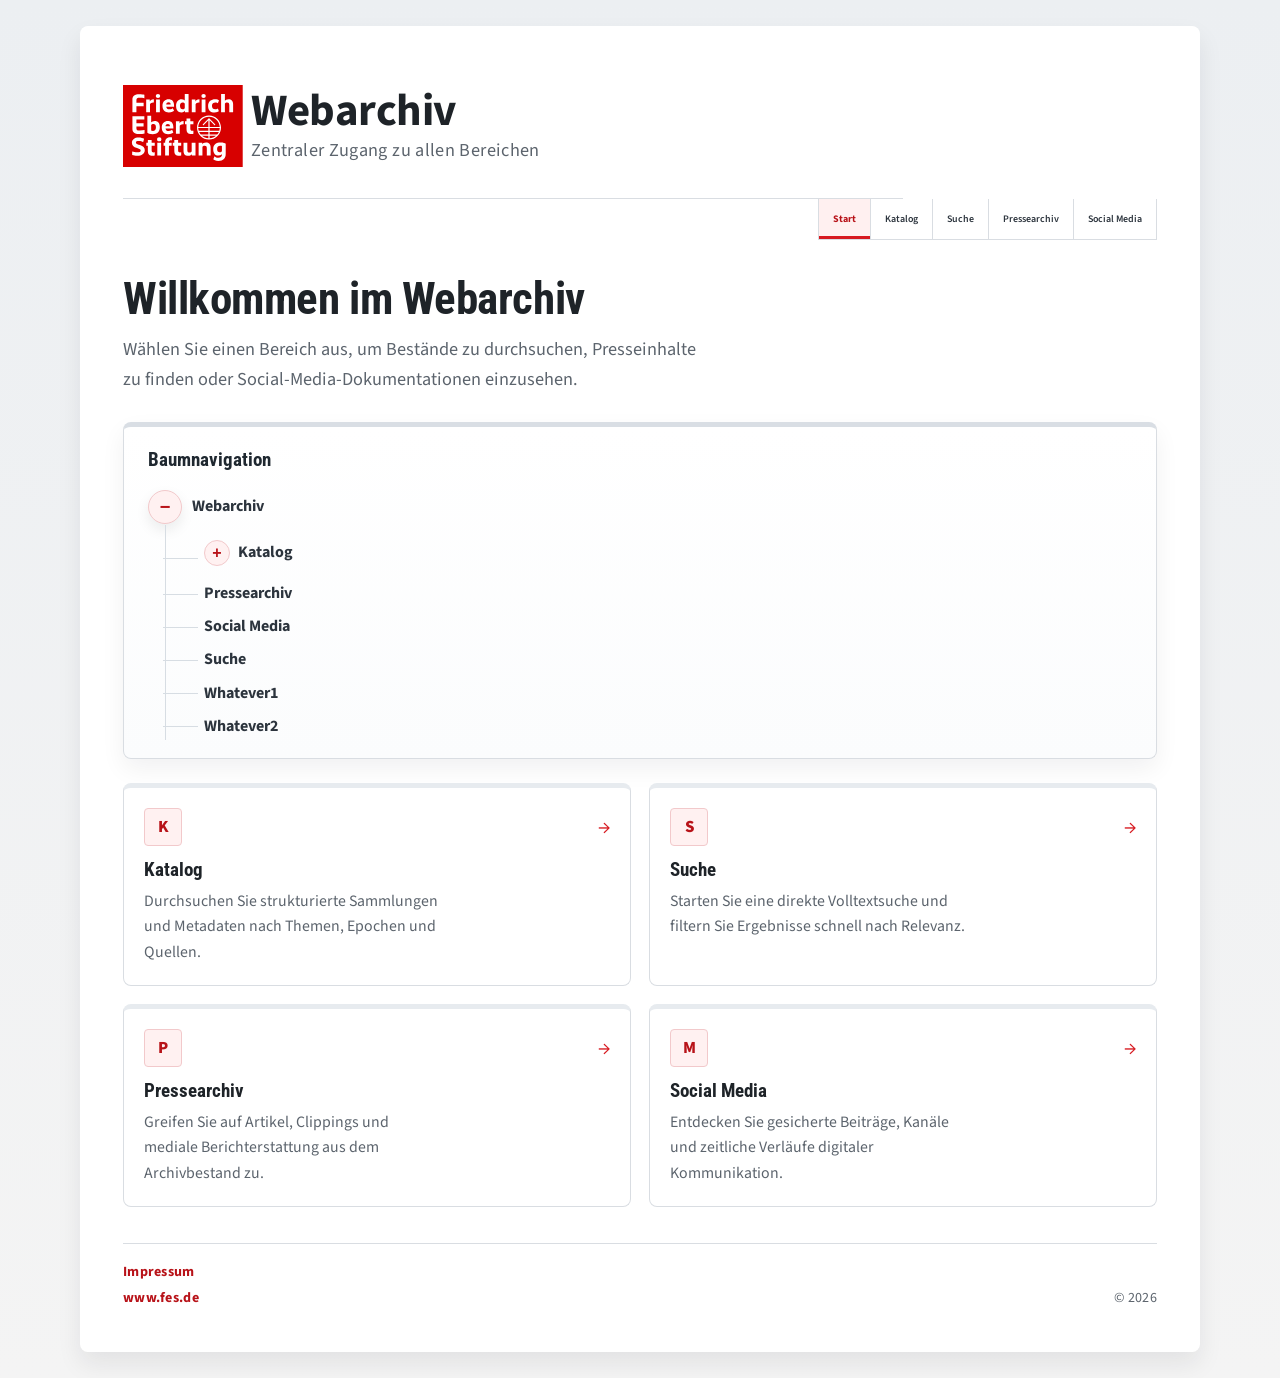
==== commit 7eda1c00: "add styles" ====
--- a/src/index.html
+++ b/src/index.html
@@ -42,8 +42,8 @@
                 <ul class="tree-root">
                     <li class="tree-root-item">
                         <div class="tree-root-head">
-                            <button class="tree-toggle" type="button" aria-controls="tree-children-webarchiv" aria-expanded="true" aria-label="Baumstruktur einklappen">&times;</button>
-                            <a class="tree-node-root" href="index.html" aria-current="page">Webarchiv</a>
+                            <button class="tree-toggle" type="button" aria-controls="tree-children-webarchiv" aria-expanded="true" aria-label="Baumstruktur einklappen">&minus;</button>
+                            <a class="tree-node tree-node-plain" href="index.html" aria-current="page">Webarchiv</a>
                         </div>
                         <ul class="tree-children" id="tree-children-webarchiv">
                             <li class="tree-node-branch is-collapsed">
@@ -57,9 +57,11 @@
                                     <li><a class="tree-subnode" href="katalog.html#sonstige">Sonstige</a></li>
                                 </ul>
                             </li>
-                            <li><a class="tree-node" href="pressearchiv.html">Pressearchiv</a></li>
-                            <li><a class="tree-node" href="social-media.html">Social Media</a></li>
-                            <li><a class="tree-node" href="suche.html">Suche</a></li>
+                            <li><a class="tree-node tree-node-plain" href="pressearchiv.html">Pressearchiv</a></li>
+                            <li><a class="tree-node tree-node-plain" href="social-media.html">Social Media</a></li>
+                            <li><a class="tree-node tree-node-plain" href="suche.html">Suche</a></li>
+                            <li><a class="tree-node tree-node-plain" href="suche.html">Whatever1</a></li>
+                            <li><a class="tree-node tree-node-plain" href="suche.html">Whatever2</a></li>
                         </ul>
                     </li>
                 </ul>
@@ -127,7 +129,7 @@
                 const isCollapsed = treeRootItem.classList.contains('is-collapsed');
                 treeToggle.setAttribute('aria-expanded', String(!isCollapsed));
                 treeToggle.setAttribute('aria-label', isCollapsed ? 'Baumstruktur aufklappen' : 'Baumstruktur einklappen');
-                treeToggle.textContent = isCollapsed ? '+' : '\u00d7';
+                treeToggle.textContent = isCollapsed ? '+' : '\u2212';
             };
 
             treeToggle.addEventListener('click', () => {
--- a/src/style.css
+++ b/src/style.css
@@ -377,7 +377,7 @@
     position: absolute;
     top: -2px;
     bottom: -2px;
-    left: 22px;
+    left: 17px;
     width: 1px;
     background: #d7dde3;
 }
@@ -509,7 +509,7 @@
 .tree-root-item::after {
     content: "";
     position: absolute;
-    left: 22px;
+    left: 17px;
     top: 35px;
     width: 1px;
     height: 21px;
@@ -924,7 +924,7 @@
     .tree-children::before {
         top: -2px;
         bottom: -2px;
-        left: 18px;
+        left: 17px;
         width: 1px;
         height: auto;
     }
@@ -973,7 +973,7 @@
     }
 
     .tree-root-item::after {
-        left: 18px;
+        left: 17px;
     }
 
     .tree-node,
